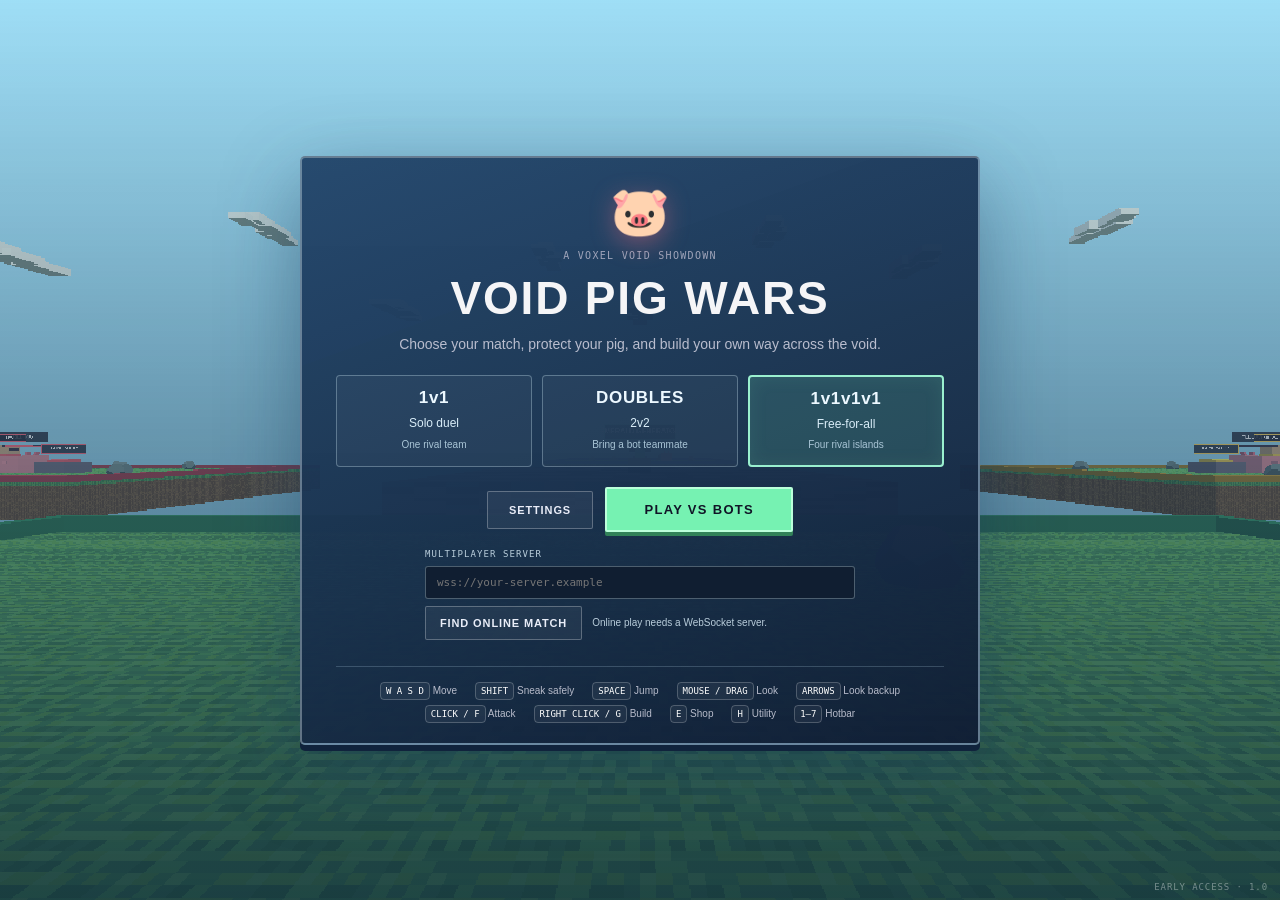
==== index.html @ 73f5450d "Add real-time multiplayer server Co-authored-by: Copilot App <223556219+Copilot@users.noreply.github" ====
<!doctype html>
<html lang="en">
  <head>
    <meta charset="UTF-8" />
    <meta name="viewport" content="width=device-width, initial-scale=1.0" />
    <meta name="theme-color" content="#8ed5f2" />
    <title>Void Pig Wars</title>
    <link rel="stylesheet" href="./style.css" />
  </head>
  <body>
    <main id="game">
      <canvas id="world" tabindex="0" aria-label="Void Pig Wars 3D game"></canvas>

      <section id="hud" class="hidden" aria-live="polite">
        <header class="topbar">
          <div class="brand"><span class="brand-mark">✦</span> VOID PIG WARS</div>
          <div id="team-status" class="team-status"></div>
          <div class="top-right">
            <span id="stance-indicator" class="stance-indicator hidden">SNEAKING · EDGE SAFE</span>
            <span id="heading-indicator" class="heading-indicator">E</span>
            <span id="network-indicator" class="network-indicator hidden">ONLINE · 1</span>
            <span id="objective">Protect your pig!</span>
            <button id="settings-button" class="icon-button" title="Settings" aria-label="Settings">⚙</button>
            <button id="help-button" class="icon-button" title="Controls">?</button>
          </div>
        </header>
        <div class="left-hud">
          <div class="stat-card">
            <span class="stat-label">HEALTH</span>
            <div class="health-track"><div id="health-fill"></div></div>
            <strong id="health-text">100</strong>
          </div>
          <div class="resource-card">
            <span><b class="iron-dot"></b><strong id="iron-count">0</strong> Iron</span>
            <span><b class="gold-dot"></b><strong id="gold-count">0</strong> Gold</span>
            <span><b class="emerald-dot"></b><strong id="emerald-count">0</strong> Emerald</span>
          </div>
        </div>
        <div id="notice" class="notice"></div>
        <div id="interaction" class="interaction"></div>
        <div id="crosshair" class="crosshair"><i></i><i></i><i></i><i></i></div>
        <nav id="hotbar" class="hotbar" aria-label="Inventory"></nav>
      </section>

      <section id="shop" class="panel hidden">
        <div class="panel-heading">
          <div>
            <span class="eyebrow">BASE TRADING POST</span>
            <h2>Hey, builder!</h2>
          </div>
          <button id="close-shop" class="icon-button" aria-label="Close shop">×</button>
        </div>
        <p class="panel-subtitle">Trade your generator loot for an edge.</p>
        <div id="shop-items" class="shop-items"></div>
        <p class="shop-footnote">Press <kbd>E</kbd> to close · Purchases are added to your hotbar</p>
      </section>

      <section id="overlay" class="overlay">
        <div class="overlay-card">
          <div class="pig-emblem">🐷</div>
          <p class="eyebrow">A VOXEL VOID SHOWDOWN</p>
          <h1 id="overlay-title">VOID PIG WARS</h1>
          <p id="overlay-copy" class="overlay-copy">Choose your match, protect your pig, and build your own way across the void.</p>
          <div class="match-picker" role="group" aria-label="Select match mode">
            <button class="match-card" type="button" data-match-mode="solo" aria-pressed="false">
              <strong>1v1</strong><span>Solo duel</span><small>One rival team</small>
            </button>
            <button class="match-card" type="button" data-match-mode="doubles" aria-pressed="false">
              <strong>DOUBLES</strong><span>2v2</span><small>Bring a bot teammate</small>
            </button>
            <button class="match-card selected" type="button" data-match-mode="ffa" aria-pressed="true">
              <strong>1v1v1v1</strong><span>Free-for-all</span><small>Four rival islands</small>
            </button>
          </div>
          <button id="menu-settings-button" class="secondary-button">SETTINGS</button>
          <button id="start-button" class="primary-button">PLAY VS BOTS</button>
          <div class="online-controls">
            <label for="multiplayer-server">MULTIPLAYER SERVER</label>
            <input id="multiplayer-server" type="url" spellcheck="false" autocomplete="url" placeholder="wss://your-server.example" />
            <div class="online-actions">
              <button id="online-match-button" class="secondary-button">FIND ONLINE MATCH</button>
              <span id="multiplayer-status" role="status" aria-live="polite">Online play needs a WebSocket server.</span>
            </div>
          </div>
          <div class="control-guide">
            <span><kbd>W A S D</kbd> Move</span><span><kbd>SHIFT</kbd> Sneak safely</span><span><kbd>SPACE</kbd> Jump</span>
            <span><kbd>MOUSE / DRAG</kbd> Look</span><span><kbd>ARROWS</kbd> Look backup</span>
            <span><kbd>CLICK / F</kbd> Attack</span><span><kbd>RIGHT CLICK / G</kbd> Build</span>
            <span><kbd>E</kbd> Shop</span><span><kbd>H</kbd> Utility</span><span><kbd>1–7</kbd> Hotbar</span>
          </div>
        </div>
      </section>

      <section id="settings" class="panel settings-panel hidden" aria-label="Game settings">
        <div class="panel-heading">
          <div><span class="eyebrow">PLAYER OPTIONS</span><h2>Settings</h2></div>
          <button id="close-settings" class="icon-button" aria-label="Close settings">×</button>
        </div>
        <label class="fov-control" for="fov-slider">
          <span>Field of view <strong id="fov-value">76°</strong></span>
          <input id="fov-slider" type="range" min="60" max="105" step="1" value="76" />
        </label>
        <h3 class="settings-section-title">KEYBOARD BINDS <small>Click a key, then press its replacement</small></h3>
        <div id="binding-list" class="binding-list"></div>
        <div class="settings-actions">
          <button id="reset-bindings" class="secondary-button">RESET DEFAULTS</button>
          <button id="done-settings" class="primary-button">DONE</button>
        </div>
      </section>

      <div id="toast" class="toast"></div>
      <div id="version">EARLY ACCESS · 1.0</div>
    </main>
    <script type="module" src="./game.js"></script>
  </body>
</html>
---- style.css ----
:root {
  color-scheme: dark;
  font-family: 'Segoe UI', sans-serif;
  color: #f5f5f7;
  --panel: rgba(20, 42, 66, 0.95);
  --line: rgba(206, 240, 255, 0.2);
  --muted: #b8d4e3;
  --mint: #76f2b2;
}

* { box-sizing: border-box; }
html, body, #game { width: 100%; height: 100%; margin: 0; overflow: hidden; }
body { background: #8ed5f2; }
button { font: inherit; }
#world { display: block; width: 100%; height: 100%; image-rendering: pixelated; cursor: crosshair; touch-action: none; outline: none; }
#world:focus-visible { outline: 2px solid #9bf3c2; outline-offset: -2px; }
.hidden { display: none !important; }

.topbar {
  position: absolute; inset: 0 0 auto; height: 66px; display: flex; align-items: center;
  justify-content: space-between; padding: 0 25px; background: linear-gradient(#111426e8, #11142600);
}
.brand { font-size: 13px; letter-spacing: .16em; font-weight: 700; white-space: nowrap; }
.brand-mark { color: #a6a5ff; font-size: 20px; vertical-align: -2px; margin-right: 7px; }
.team-status { position: absolute; left: 50%; top: 13px; transform: translateX(-50%); display: flex; gap: 7px; }
.team-chip { border: 1px solid var(--line); background: #101426cf; padding: 7px 10px; border-radius: 2px; font: 11px 'DM Mono', monospace; color: #e6e7ed; }
.team-chip i { display: inline-block; width: 7px; height: 7px; margin-right: 6px; border-radius: 2px; }
.team-chip.out { opacity: .4; text-decoration: line-through; }
.top-right { display: flex; gap: 14px; align-items: center; font-size: 12px; color: #d2d4df; }
.stance-indicator { border: 1px solid #7de8a8; color: #9af0b9; background: #11281f; padding: 6px 8px; font: 10px 'DM Mono', monospace; letter-spacing: .04em; white-space: nowrap; }
.heading-indicator { min-width: 25px; padding: 5px; border: 1px solid #ffffff35; color: #e7ebfa; text-align: center; font: 11px 'DM Mono', monospace; }
.network-indicator { border: 1px solid #7de8a8; color: #9af0b9; background: #11281f; padding: 6px 8px; font: 9px 'DM Mono', monospace; white-space: nowrap; }
.icon-button { border: 1px solid var(--line); background: #ffffff12; color: #fff; border-radius: 2px; width: 32px; height: 32px; cursor: pointer; font-size: 18px; }
.left-hud { position: absolute; top: 83px; left: 24px; display: grid; gap: 9px; width: 200px; }
.stat-card, .resource-card { background: #111426e8; border: 2px solid #ffffff24; border-radius: 2px; padding: 11px 13px; box-shadow: 3px 3px 0 #080b17; }
.stat-label, .eyebrow { color: #9fa4ba; font: 10px 'DM Mono', monospace; letter-spacing: .13em; }
.stat-card { display: grid; grid-template-columns: 1fr auto; align-items: center; gap: 7px; }
.health-track { height: 7px; background: #373348; border-radius: 8px; overflow: hidden; }
#health-fill { height: 100%; width: 100%; background: #ff6482; transition: width .18s; }
.stat-card strong { grid-column: 2; grid-row: 1 / span 2; font: 17px 'DM Mono', monospace; }
.resource-card { display: grid; gap: 7px; font-size: 12px; color: #ccd0df; }
.resource-card span { display: flex; align-items: center; gap: 7px; }
.resource-card strong { color: white; font: 12px 'DM Mono', monospace; min-width: 20px; }
.resource-card b { width: 9px; height: 9px; border-radius: 2px; }
.iron-dot { background: #d8dde8; }.gold-dot { background: #ffd15c; }.emerald-dot { background: #70f0a5; }
.crosshair { position: absolute; top: 50%; left: 50%; width: 18px; height: 18px; transform: translate(-50%,-50%); pointer-events: none; }
.crosshair i { position: absolute; background: #fff; box-shadow: 0 1px 3px #000; }
.crosshair i:nth-child(1), .crosshair i:nth-child(2) { width: 2px; height: 6px; left: 8px; }
.crosshair i:nth-child(1) { top: 0; }.crosshair i:nth-child(2) { bottom: 0; }
.crosshair i:nth-child(3), .crosshair i:nth-child(4) { height: 2px; width: 6px; top: 8px; }
.crosshair i:nth-child(3) { left: 0; }.crosshair i:nth-child(4) { right: 0; }
.crosshair.targeting i { background: #ffdb73; box-shadow: 0 0 5px #000, 0 0 9px #ffcb56; }
.crosshair.building i { background: #74f2af; box-shadow: 0 0 5px #000, 0 0 8px #74f2af; }
.crosshair.build-blocked i { background: #ff7484; box-shadow: 0 0 5px #000, 0 0 8px #ff7484; }
.hotbar { position: absolute; bottom: 23px; left: 50%; transform: translateX(-50%); display: flex; gap: 7px; }
.slot { width: 61px; height: 62px; border: 2px solid #ffffff4a; background: #15182bf2; border-radius: 2px; display: grid; place-items: center; position: relative; cursor: pointer; transition: .12s; }
.slot.selected { border: 3px solid #fff; background: #6964a3e8; transform: translateY(-4px); box-shadow: 3px 4px 0 #080b17; }
.slot .slot-icon { font-size: 20px; line-height: 1; }
.slot .slot-name { color: #c7c9d4; font-size: 9px; }
.slot .slot-number { position: absolute; left: 6px; top: 4px; color: #b5b7c7; font: 10px 'DM Mono', monospace; }
.slot .slot-count { position: absolute; right: 6px; bottom: 4px; font: 11px 'DM Mono', monospace; text-shadow: 0 1px 4px #000; }
.interaction { position: absolute; bottom: 104px; left: 50%; transform: translateX(-50%); padding: 7px 12px; border-radius: 6px; background: #131629d9; font-size: 12px; color: #edf0f5; white-space: nowrap; }
.notice { position: absolute; top: 75px; left: 50%; transform: translateX(-50%); color: #d9dbeb; padding: 9px 14px; background: #171b30ed; border: 1px solid var(--line); border-radius: 2px; font-size: 12px; opacity: 0; transition: opacity .2s; pointer-events: none; }
.notice.show { opacity: 1; }
.overlay { position: absolute; inset: 0; display: grid; place-items: center; overflow-y: auto; padding: 18px 0; background: linear-gradient(180deg, #d5f2ff35 0%, #10243bc9 100%); }
.overlay-card { width: min(680px, calc(100% - 34px)); text-align: center; padding: 26px 34px 24px; border: 2px solid #d9f3ff66; border-radius: 5px; background: linear-gradient(160deg, #23466aF5, #111e35f7); box-shadow: 0 6px 0 #10233c, 0 25px 80px #173b5970; }
.pig-emblem { font-size: 48px; margin-bottom: 5px; filter: drop-shadow(0 7px 12px #fb6d8060); }
h1 { margin: 9px 0 11px; font-size: clamp(28px, 6vw, 46px); letter-spacing: .04em; }
.overlay-copy { margin: 0 auto 23px; color: #b9bdce; font-size: 14px; }
.match-picker { display: grid; grid-template-columns: repeat(3, minmax(0, 1fr)); gap: 10px; margin: 0 0 20px; }
.match-card { display: grid; justify-items: center; gap: 5px; min-height: 92px; padding: 12px 8px; border: 1px solid #d9f3ff4d; border-radius: 4px; color: #ecf8ff; background: #ffffff0a; cursor: pointer; transition: background .15s, border-color .15s, transform .15s; }
.match-card:hover { border-color: #b8e9ff; background: #ffffff16; transform: translateY(-2px); }
.match-card.selected { border: 2px solid #9af0cf; background: #71e4b228; box-shadow: inset 0 0 18px #71e4b21a; }
.match-card strong { font-size: 17px; letter-spacing: .04em; }
.match-card span { color: #d9edf8; font-size: 12px; }
.match-card small { color: #a9c5d6; font-size: 10px; }
.primary-button { border: 2px solid #bbffda; border-radius: 2px; padding: 13px 37px; color: #101426; background: var(--mint); font-size: 13px; font-weight: 700; letter-spacing: .1em; cursor: pointer; box-shadow: 0 4px 0 #318158; }
.primary-button:hover { background: #a5ffd0; transform: translateY(-1px); box-shadow: 0 5px 0 #318158; }
.secondary-button { border: 1px solid #ffffff45; border-radius: 2px; padding: 12px 21px; color: #e9edf8; background: #ffffff0d; font-size: 11px; font-weight: 700; letter-spacing: .08em; cursor: pointer; }
.secondary-button:hover { background: #ffffff1b; }
#menu-settings-button { margin-right: 8px; }
.online-controls { display: grid; gap: 7px; margin: 17px auto 0; max-width: 430px; text-align: left; }
.online-controls > label { color: #b9cddb; font: 9px 'DM Mono', monospace; letter-spacing: .12em; }
.online-controls input { width: 100%; border: 1px solid #d9f3ff4d; border-radius: 3px; padding: 9px 11px; color: #f4fbff; background: #101e31; font: 11px 'DM Mono', monospace; }
.online-controls input:focus-visible { outline: 2px solid var(--mint); outline-offset: 2px; }
.online-actions { display: flex; align-items: center; gap: 10px; }
.online-actions .secondary-button { flex: 0 0 auto; padding: 10px 14px; }
#multiplayer-status { color: #b9cddb; font-size: 10px; }
.control-guide { border-top: 1px solid var(--line); margin-top: 26px; padding-top: 18px; display: flex; justify-content: center; flex-wrap: wrap; gap: 12px 18px; color: #b7bbca; font-size: 10px; }
kbd { padding: 3px 5px; border: 1px solid #ffffff36; border-radius: 4px; background: #ffffff0c; color: #fff; font: 9px 'DM Mono', monospace; }
.panel { position: absolute; z-index: 5; top: 50%; left: 50%; transform: translate(-50%,-50%); width: min(460px, calc(100% - 28px)); max-height: calc(100dvh - 24px); overflow-y: auto; padding: 23px; border: 2px solid #ffffff30; border-radius: 2px; background: var(--panel); box-shadow: 4px 4px 0 #080b17, 0 24px 90px #0009; }
.panel-heading { display: flex; justify-content: space-between; align-items: center; }
.panel h2 { margin: 5px 0 0; font-size: 25px; }.panel-subtitle { margin: 7px 0 18px; color: var(--muted); font-size: 12px; }
.shop-items { display: grid; gap: 8px; }
.shop-item { display: grid; grid-template-columns: 39px 1fr auto; align-items: center; gap: 10px; border: 1px solid var(--line); border-radius: 2px; padding: 10px; background: #ffffff07; }
.shop-item .item-icon { font-size: 22px; text-align: center; }.shop-item strong { display: block; font-size: 12px; }.shop-item small { color: var(--muted); font-size: 10px; }
.shop-item button { padding: 7px 9px; border: 1px solid #ffffff35; border-radius: 2px; background: #ffffff12; color: white; font-size: 10px; cursor: pointer; white-space: nowrap; }
.shop-item button:hover { background: #ffffff25; }.shop-item button:disabled { opacity: .4; cursor: not-allowed; }
.shop-footnote { margin: 15px 0 0; color: #898ea4; font-size: 10px; text-align: center; }
.settings-panel { width: min(640px, calc(100% - 28px)); }
.fov-control { display: grid; gap: 10px; margin: 19px 0 23px; color: #d9dceb; font-size: 12px; }
.fov-control span { display: flex; justify-content: space-between; }
.fov-control strong { font: 12px 'DM Mono', monospace; color: var(--mint); }
.fov-control input { width: 100%; accent-color: var(--mint); }
.settings-section-title { display: flex; justify-content: space-between; align-items: baseline; gap: 12px; margin: 0 0 9px; color: #d9dceb; font: 10px 'DM Mono', monospace; letter-spacing: .09em; }
.settings-section-title small { color: var(--muted); font: 10px 'Space Grotesk', sans-serif; letter-spacing: 0; text-align: right; }
.binding-list { display: grid; grid-template-columns: repeat(2, minmax(0, 1fr)); gap: 5px 15px; }
.binding-row { display: flex; min-width: 0; justify-content: space-between; align-items: center; gap: 8px; border-bottom: 1px solid #ffffff12; padding: 5px 2px; color: #d4d7e3; font-size: 11px; }
.binding-key { min-width: 79px; border: 1px solid #ffffff35; border-radius: 2px; padding: 5px 7px; color: white; background: #ffffff10; font: 10px 'DM Mono', monospace; cursor: pointer; }
.binding-key.waiting { border-color: var(--mint); color: var(--mint); }
.settings-actions { display: flex; justify-content: space-between; gap: 10px; margin-top: 18px; }
.settings-actions .primary-button { padding: 10px 25px; }
.toast { position: absolute; bottom: 104px; left: 50%; transform: translate(-50%, 8px); border: 1px solid var(--line); background: #121629eb; padding: 10px 15px; border-radius: 7px; font-size: 12px; opacity: 0; transition: .2s; pointer-events: none; white-space: nowrap; }
.toast.show { opacity: 1; transform: translate(-50%,0); }
#version { position: absolute; bottom: 8px; right: 12px; color: #ffffff64; font: 9px 'DM Mono', monospace; letter-spacing: .1em; }

@media (max-width: 650px) {
  .topbar { height: 55px; padding: 0 12px; }.brand { font-size: 10px; }.team-status { top: 55px; gap: 4px; }
  .team-chip { padding: 6px 7px; font-size: 9px; }.top-right { font-size: 10px; gap: 7px; }
  .stance-indicator { padding: 5px; font-size: 8px; }
  .left-hud { top: 87px; left: 10px; width: 150px; }.stat-card, .resource-card { padding: 9px; }
  .overlay-card { padding: 26px 18px 22px; }.control-guide { gap: 10px; }
  .match-picker { gap: 6px; }.match-card { padding: 10px 5px; }.match-card strong { font-size: 14px; }.match-card span { font-size: 10px; }
  .slot { width: 53px; height: 56px; }.hotbar { bottom: 18px; gap: 5px; }
  .binding-list { grid-template-columns: 1fr; }
  .settings-section-title { align-items: flex-start; flex-direction: column; gap: 4px; }
}

@media (max-width: 430px) {
  .match-card { min-height: 82px; }.match-card small { font-size: 8px; }
  .slot { width: 41px; height: 49px; }
  .hotbar { gap: 3px; }
  .slot .slot-icon { font-size: 17px; }
  .slot .slot-name { font-size: 7px; }
  .slot .slot-number { left: 4px; top: 3px; font-size: 8px; }
  .slot .slot-count { right: 4px; bottom: 3px; font-size: 9px; }
  .top-right { gap: 5px; }
  .stance-indicator { font-size: 7px; }
}
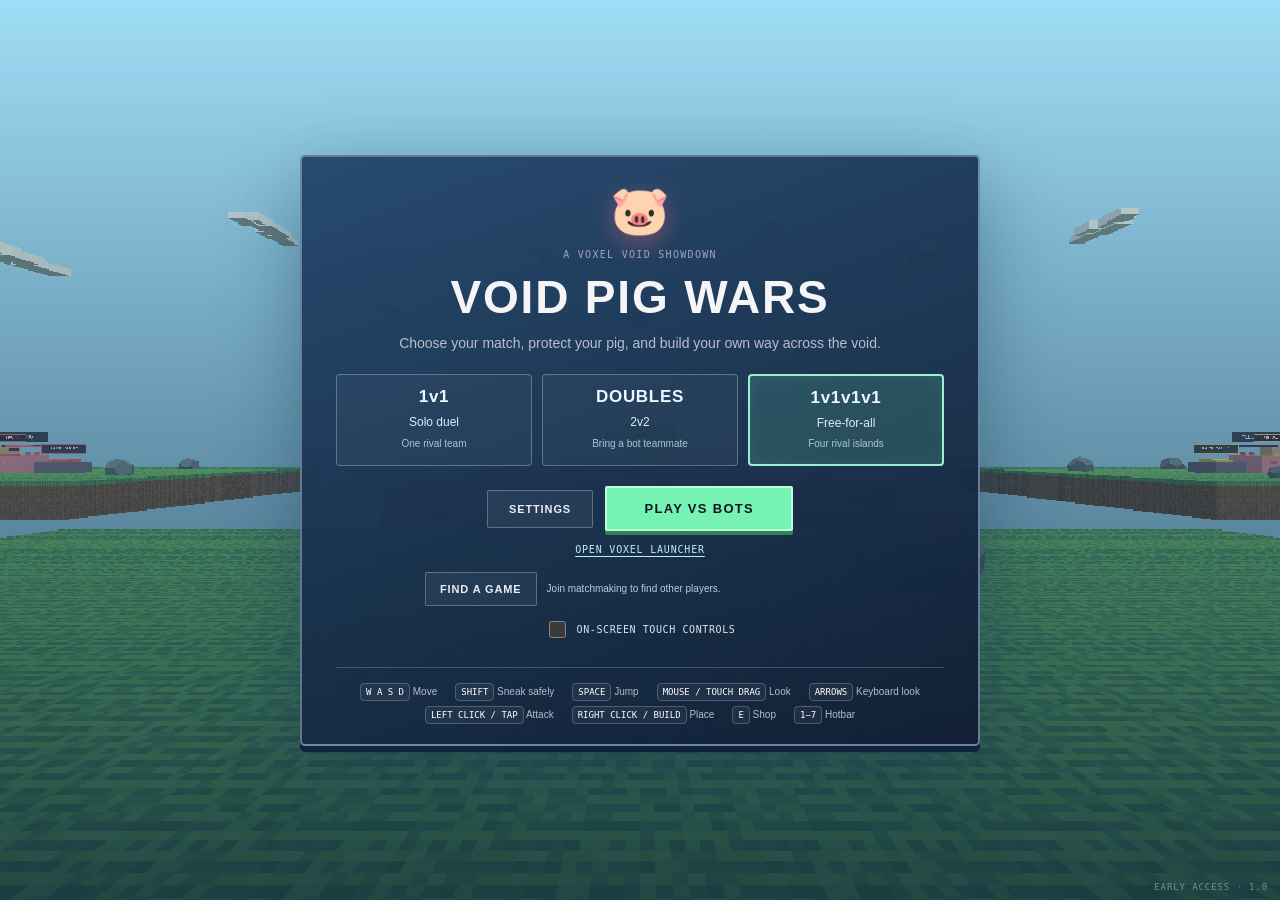
==== commit dfeb2144: "Publish multiplayer updates and web launcher Co-authored-by: Copilot App <223556219+Copilot@users.no" ====
--- a/index.html
+++ b/index.html
@@ -74,19 +74,19 @@
           </div>
           <button id="menu-settings-button" class="secondary-button">SETTINGS</button>
           <button id="start-button" class="primary-button">PLAY VS BOTS</button>
+          <a class="launcher-entry" href="./launcher.html">OPEN VOXEL LAUNCHER</a>
           <div class="online-controls">
-            <label for="multiplayer-server">MULTIPLAYER SERVER</label>
-            <input id="multiplayer-server" type="url" spellcheck="false" autocomplete="url" placeholder="wss://your-server.example" />
             <div class="online-actions">
-              <button id="online-match-button" class="secondary-button">FIND ONLINE MATCH</button>
-              <span id="multiplayer-status" role="status" aria-live="polite">Online play needs a WebSocket server.</span>
+              <button id="online-match-button" class="secondary-button">FIND A GAME</button>
+              <span id="multiplayer-status" role="status" aria-live="polite">Join matchmaking to find other players.</span>
             </div>
           </div>
+          <label class="touch-toggle"><input id="touch-controls-toggle" type="checkbox" /> ON-SCREEN TOUCH CONTROLS</label>
           <div class="control-guide">
             <span><kbd>W A S D</kbd> Move</span><span><kbd>SHIFT</kbd> Sneak safely</span><span><kbd>SPACE</kbd> Jump</span>
-            <span><kbd>MOUSE / DRAG</kbd> Look</span><span><kbd>ARROWS</kbd> Look backup</span>
-            <span><kbd>CLICK / F</kbd> Attack</span><span><kbd>RIGHT CLICK / G</kbd> Build</span>
-            <span><kbd>E</kbd> Shop</span><span><kbd>H</kbd> Utility</span><span><kbd>1–7</kbd> Hotbar</span>
+            <span><kbd>MOUSE / TOUCH DRAG</kbd> Look</span><span><kbd>ARROWS</kbd> Keyboard look</span>
+            <span><kbd>LEFT CLICK / TAP</kbd> Attack</span><span><kbd>RIGHT CLICK / BUILD</kbd> Place</span>
+            <span><kbd>E</kbd> Shop</span><span><kbd>1–7</kbd> Hotbar</span>
           </div>
         </div>
       </section>
@@ -100,6 +100,9 @@
           <span>Field of view <strong id="fov-value">76°</strong></span>
           <input id="fov-slider" type="range" min="60" max="105" step="1" value="76" />
         </label>
+        <label class="touch-toggle settings-touch-toggle">
+          <input id="touch-controls-settings" type="checkbox" /> ON-SCREEN TOUCH CONTROLS
+        </label>
         <h3 class="settings-section-title">KEYBOARD BINDS <small>Click a key, then press its replacement</small></h3>
         <div id="binding-list" class="binding-list"></div>
         <div class="settings-actions">
@@ -109,6 +112,26 @@
       </section>
 
       <div id="toast" class="toast"></div>
+      <div id="queue-status" class="queue-status hidden" role="status" aria-live="polite">
+        <strong>FINDING A GAME</strong>
+        <span id="queue-status-copy">Connecting to matchmaking…</span>
+        <button id="cancel-matchmaking" type="button">CANCEL</button>
+      </div>
+      <div id="touch-controls" class="touch-controls hidden" aria-label="Touch controls">
+        <div id="touch-look-area" class="touch-look-area" aria-label="Drag to look around"></div>
+        <div id="touch-joystick" class="touch-joystick" aria-label="Movement joystick">
+          <span class="joystick-label">MOVE</span>
+          <div id="joystick-knob" class="joystick-knob"></div>
+        </div>
+        <div class="touch-actions">
+          <button type="button" data-touch-action="attack" class="touch-action match-only-touch">ATTACK</button>
+          <button type="button" data-touch-action="build" class="touch-action match-only-touch">BUILD</button>
+          <button type="button" data-touch-action="jump" class="touch-action">JUMP</button>
+          <button type="button" data-touch-action="sneak" class="touch-action">SNEAK</button>
+          <button type="button" data-touch-action="shop" class="touch-action match-only-touch">SHOP</button>
+          <button type="button" data-touch-action="utility" class="touch-action match-only-touch">USE</button>
+        </div>
+      </div>
       <div id="version">EARLY ACCESS · 1.0</div>
     </main>
     <script type="module" src="./game.js"></script>
--- a/style.css
+++ b/style.css
@@ -79,13 +79,15 @@
 .secondary-button { border: 1px solid #ffffff45; border-radius: 2px; padding: 12px 21px; color: #e9edf8; background: #ffffff0d; font-size: 11px; font-weight: 700; letter-spacing: .08em; cursor: pointer; }
 .secondary-button:hover { background: #ffffff1b; }
 #menu-settings-button { margin-right: 8px; }
+.launcher-entry { display: block; width: fit-content; margin: 13px auto 0; color: #c6e7f5; font: 10px 'DM Mono', monospace; letter-spacing: .08em; text-decoration: underline; text-underline-offset: 3px; }
+.launcher-entry:hover { color: #fff; }
 .online-controls { display: grid; gap: 7px; margin: 17px auto 0; max-width: 430px; text-align: left; }
-.online-controls > label { color: #b9cddb; font: 9px 'DM Mono', monospace; letter-spacing: .12em; }
-.online-controls input { width: 100%; border: 1px solid #d9f3ff4d; border-radius: 3px; padding: 9px 11px; color: #f4fbff; background: #101e31; font: 11px 'DM Mono', monospace; }
-.online-controls input:focus-visible { outline: 2px solid var(--mint); outline-offset: 2px; }
 .online-actions { display: flex; align-items: center; gap: 10px; }
 .online-actions .secondary-button { flex: 0 0 auto; padding: 10px 14px; }
 #multiplayer-status { color: #b9cddb; font-size: 10px; }
+.touch-toggle { display: flex; align-items: center; justify-content: center; gap: 8px; margin: 12px auto 0; color: #d4e7f0; font: 10px 'DM Mono', monospace; letter-spacing: .06em; cursor: pointer; }
+.touch-toggle input { width: 17px; height: 17px; accent-color: var(--mint); }
+.settings-touch-toggle { justify-content: flex-start; margin: 0 0 20px; }
 .control-guide { border-top: 1px solid var(--line); margin-top: 26px; padding-top: 18px; display: flex; justify-content: center; flex-wrap: wrap; gap: 12px 18px; color: #b7bbca; font-size: 10px; }
 kbd { padding: 3px 5px; border: 1px solid #ffffff36; border-radius: 4px; background: #ffffff0c; color: #fff; font: 9px 'DM Mono', monospace; }
 .panel { position: absolute; z-index: 5; top: 50%; left: 50%; transform: translate(-50%,-50%); width: min(460px, calc(100% - 28px)); max-height: calc(100dvh - 24px); overflow-y: auto; padding: 23px; border: 2px solid #ffffff30; border-radius: 2px; background: var(--panel); box-shadow: 4px 4px 0 #080b17, 0 24px 90px #0009; }
@@ -112,6 +114,19 @@
 .settings-actions .primary-button { padding: 10px 25px; }
 .toast { position: absolute; bottom: 104px; left: 50%; transform: translate(-50%, 8px); border: 1px solid var(--line); background: #121629eb; padding: 10px 15px; border-radius: 7px; font-size: 12px; opacity: 0; transition: .2s; pointer-events: none; white-space: nowrap; }
 .toast.show { opacity: 1; transform: translate(-50%,0); }
+.queue-status { position: absolute; z-index: 6; top: 78px; right: 18px; display: grid; gap: 7px; width: min(300px, calc(100% - 36px)); padding: 12px; border: 1px solid #9af0cf88; background: #101d30ed; box-shadow: 3px 3px 0 #080b17; }
+.queue-status strong { color: var(--mint); font: 10px 'DM Mono', monospace; letter-spacing: .1em; }
+.queue-status span { color: #d9e6ef; font-size: 11px; }
+.queue-status button { justify-self: start; border: 1px solid #ffffff45; padding: 7px 11px; color: white; background: #ffffff10; font: 10px 'DM Mono', monospace; cursor: pointer; }
+.touch-controls { position: absolute; z-index: 4; inset: 0; pointer-events: none; }
+.touch-look-area { position: absolute; top: 64px; right: 0; bottom: 220px; width: 52%; pointer-events: auto; touch-action: none; }
+.touch-joystick { position: absolute; bottom: 98px; left: 20px; width: 138px; height: 138px; border: 2px solid #e8f8ff8a; border-radius: 50%; background: #10142655; box-shadow: inset 0 0 0 12px #d9f3ff12; pointer-events: auto; touch-action: none; user-select: none; }
+.joystick-label { position: absolute; inset: auto 0 11px; color: #ffffffbb; text-align: center; font: 9px 'DM Mono', monospace; letter-spacing: .1em; pointer-events: none; }
+.joystick-knob { position: absolute; top: 50%; left: 50%; width: 48px; height: 48px; margin: -24px; border: 2px solid #ffffffaa; border-radius: 50%; background: #76f2b288; box-shadow: 0 2px 8px #0008; pointer-events: none; }
+.touch-actions { position: absolute; right: 18px; bottom: 98px; display: grid; grid-template-columns: repeat(2, minmax(68px, 84px)); gap: 7px; pointer-events: auto; }
+.touch-action { min-height: 44px; border: 1px solid #d9f3ff99; border-radius: 4px; color: #fff; background: #101426cc; box-shadow: 0 2px 5px #0008; font: 9px 'DM Mono', monospace; touch-action: manipulation; user-select: none; }
+.touch-action:active, .touch-action[aria-pressed="true"] { border-color: var(--mint); background: #28795ca8; }
+.touch-controls.waiting .match-only-touch { display: none; }
 #version { position: absolute; bottom: 8px; right: 12px; color: #ffffff64; font: 9px 'DM Mono', monospace; letter-spacing: .1em; }
 
 @media (max-width: 650px) {
@@ -136,4 +151,8 @@
   .slot .slot-count { right: 4px; bottom: 3px; font-size: 9px; }
   .top-right { gap: 5px; }
   .stance-indicator { font-size: 7px; }
+  .touch-joystick { left: 12px; width: 118px; height: 118px; }
+  .touch-actions { right: 10px; grid-template-columns: repeat(2, 66px); gap: 5px; }
+  .touch-action { min-height: 40px; font-size: 8px; }
+  .queue-status { top: 70px; right: 10px; }
 }
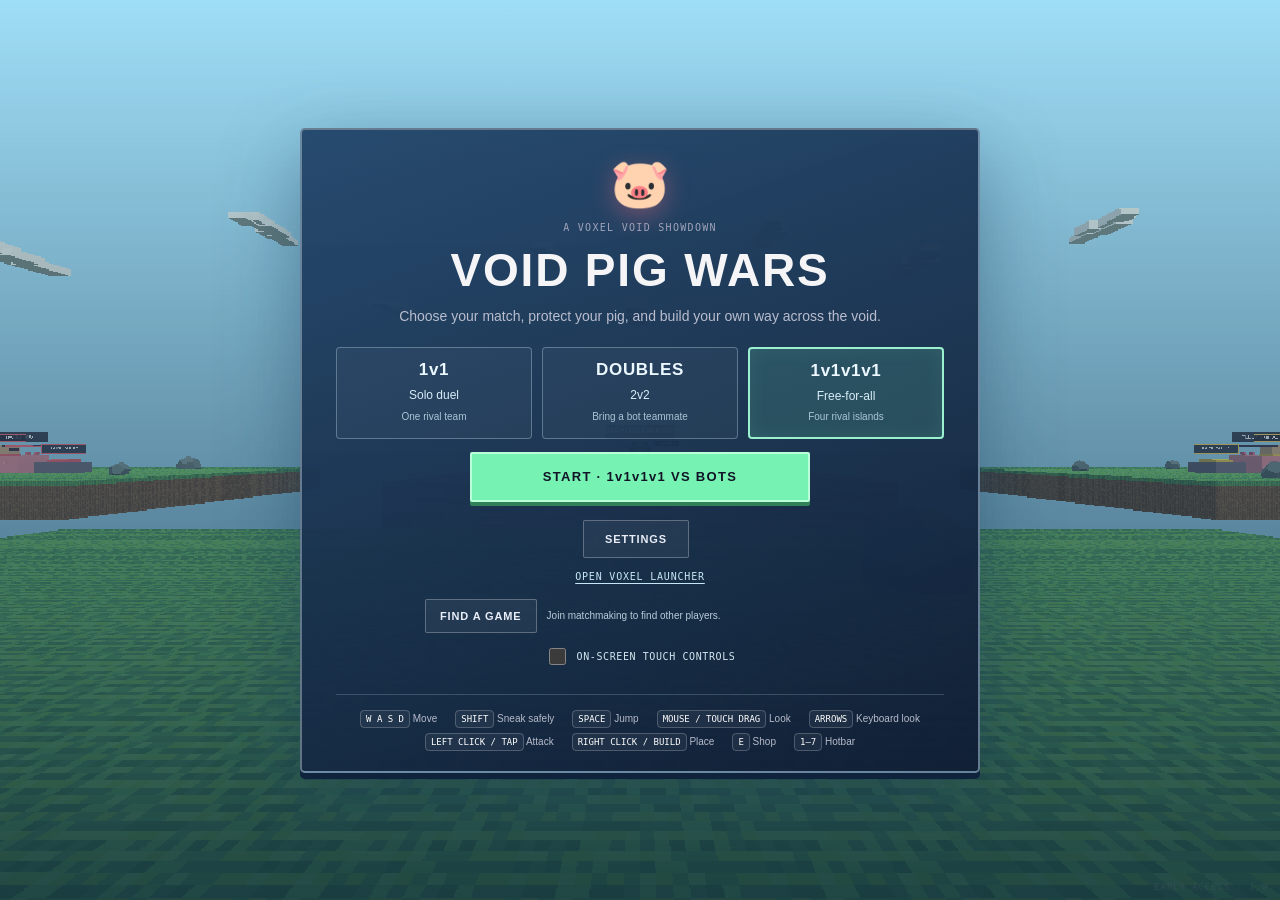
==== commit 78a4392c: "Fix lobby game start interaction Co-authored-by: Copilot App <223556219+Copilot@users.noreply.github" ====
--- a/index.html
+++ b/index.html
@@ -72,8 +72,8 @@
               <strong>1v1v1v1</strong><span>Free-for-all</span><small>Four rival islands</small>
             </button>
           </div>
+          <button id="start-button" class="primary-button lobby-primary" type="button">START · 1V1V1V1 VS BOTS</button>
           <button id="menu-settings-button" class="secondary-button">SETTINGS</button>
-          <button id="start-button" class="primary-button">PLAY VS BOTS</button>
           <a class="launcher-entry" href="./launcher.html">OPEN VOXEL LAUNCHER</a>
           <div class="online-controls">
             <div class="online-actions">
--- a/style.css
+++ b/style.css
@@ -62,20 +62,21 @@
 .interaction { position: absolute; bottom: 104px; left: 50%; transform: translateX(-50%); padding: 7px 12px; border-radius: 6px; background: #131629d9; font-size: 12px; color: #edf0f5; white-space: nowrap; }
 .notice { position: absolute; top: 75px; left: 50%; transform: translateX(-50%); color: #d9dbeb; padding: 9px 14px; background: #171b30ed; border: 1px solid var(--line); border-radius: 2px; font-size: 12px; opacity: 0; transition: opacity .2s; pointer-events: none; }
 .notice.show { opacity: 1; }
-.overlay { position: absolute; inset: 0; display: grid; place-items: center; overflow-y: auto; padding: 18px 0; background: linear-gradient(180deg, #d5f2ff35 0%, #10243bc9 100%); }
+.overlay { position: absolute; z-index: 10; inset: 0; display: grid; place-items: center; overflow-y: auto; padding: 18px 0; background: linear-gradient(180deg, #d5f2ff35 0%, #10243bc9 100%); pointer-events: auto; touch-action: pan-y; }
 .overlay-card { width: min(680px, calc(100% - 34px)); text-align: center; padding: 26px 34px 24px; border: 2px solid #d9f3ff66; border-radius: 5px; background: linear-gradient(160deg, #23466aF5, #111e35f7); box-shadow: 0 6px 0 #10233c, 0 25px 80px #173b5970; }
 .pig-emblem { font-size: 48px; margin-bottom: 5px; filter: drop-shadow(0 7px 12px #fb6d8060); }
 h1 { margin: 9px 0 11px; font-size: clamp(28px, 6vw, 46px); letter-spacing: .04em; }
 .overlay-copy { margin: 0 auto 23px; color: #b9bdce; font-size: 14px; }
 .match-picker { display: grid; grid-template-columns: repeat(3, minmax(0, 1fr)); gap: 10px; margin: 0 0 20px; }
-.match-card { display: grid; justify-items: center; gap: 5px; min-height: 92px; padding: 12px 8px; border: 1px solid #d9f3ff4d; border-radius: 4px; color: #ecf8ff; background: #ffffff0a; cursor: pointer; transition: background .15s, border-color .15s, transform .15s; }
+.match-card { display: grid; justify-items: center; gap: 5px; min-height: 92px; padding: 12px 8px; border: 1px solid #d9f3ff4d; border-radius: 4px; color: #ecf8ff; background: #ffffff0a; cursor: pointer; transition: background .15s, border-color .15s, transform .15s; touch-action: manipulation; }
 .match-card:hover { border-color: #b8e9ff; background: #ffffff16; transform: translateY(-2px); }
 .match-card.selected { border: 2px solid #9af0cf; background: #71e4b228; box-shadow: inset 0 0 18px #71e4b21a; }
 .match-card strong { font-size: 17px; letter-spacing: .04em; }
 .match-card span { color: #d9edf8; font-size: 12px; }
 .match-card small { color: #a9c5d6; font-size: 10px; }
-.primary-button { border: 2px solid #bbffda; border-radius: 2px; padding: 13px 37px; color: #101426; background: var(--mint); font-size: 13px; font-weight: 700; letter-spacing: .1em; cursor: pointer; box-shadow: 0 4px 0 #318158; }
+.primary-button { border: 2px solid #bbffda; border-radius: 2px; padding: 13px 37px; color: #101426; background: var(--mint); font-size: 13px; font-weight: 700; letter-spacing: .1em; cursor: pointer; box-shadow: 0 4px 0 #318158; touch-action: manipulation; }
 .primary-button:hover { background: #a5ffd0; transform: translateY(-1px); box-shadow: 0 5px 0 #318158; }
+.lobby-primary { display: block; width: min(100%, 340px); min-height: 50px; margin: -7px auto 18px; }
 .secondary-button { border: 1px solid #ffffff45; border-radius: 2px; padding: 12px 21px; color: #e9edf8; background: #ffffff0d; font-size: 11px; font-weight: 700; letter-spacing: .08em; cursor: pointer; }
 .secondary-button:hover { background: #ffffff1b; }
 #menu-settings-button { margin-right: 8px; }
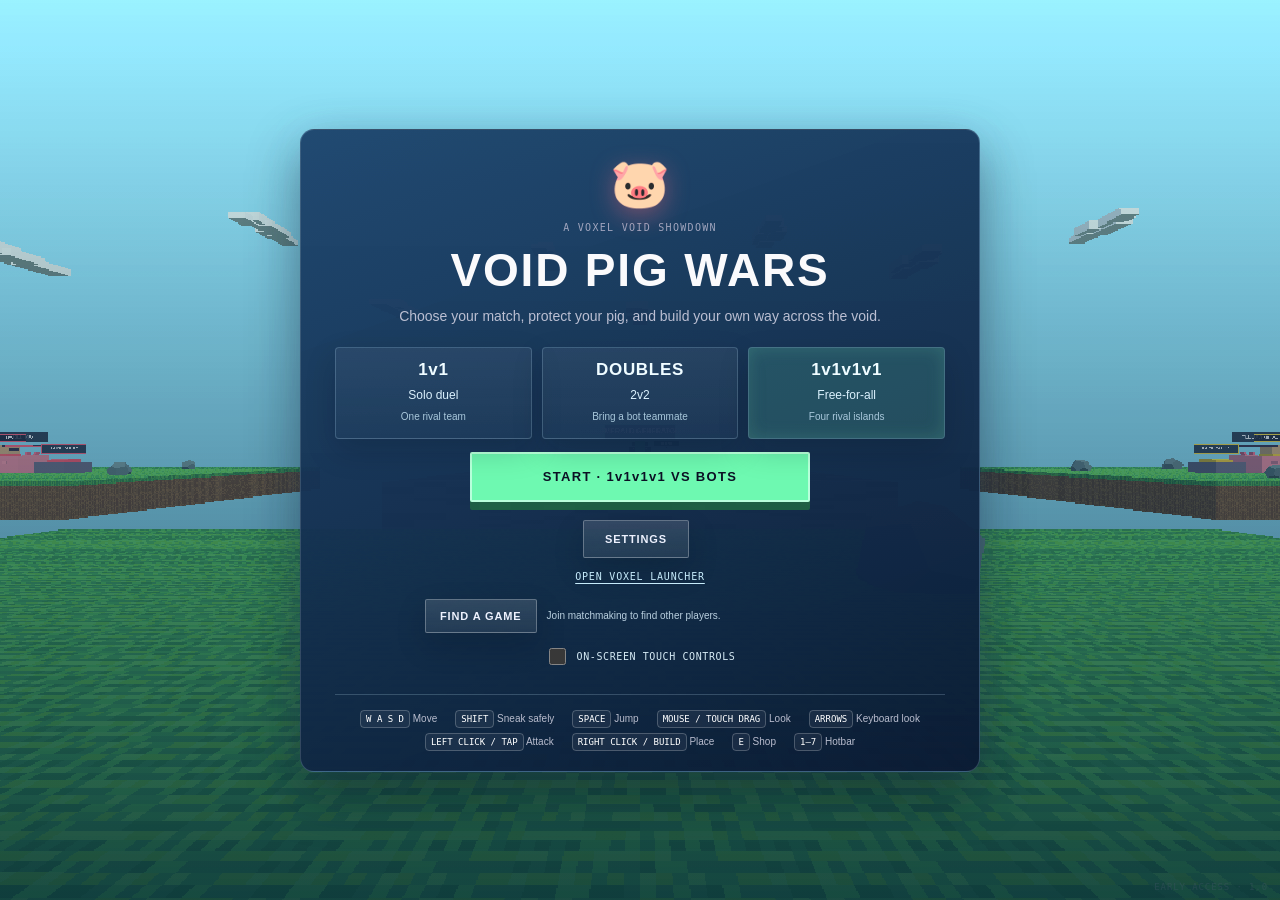
==== commit 5ce85877: "Polish: enhanced 3D presentation and HUD styling for Void Pig Wars" ====
--- a/index.html
+++ b/index.html
@@ -6,6 +6,7 @@
     <meta name="theme-color" content="#8ed5f2" />
     <title>Void Pig Wars</title>
     <link rel="stylesheet" href="./style.css" />
+    <link rel="stylesheet" href="./graphics-polish.css" />
   </head>
   <body>
     <main id="game">
@@ -134,6 +135,7 @@
       </div>
       <div id="version">EARLY ACCESS · 1.0</div>
     </main>
+    <script src="./graphics-polish.js" defer></script>
     <script type="module" src="./game.js"></script>
   </body>
 </html>
--- a/graphics-polish.css
+++ b/graphics-polish.css
@@ -0,0 +1,86 @@
+body {
+  background:
+    radial-gradient(circle at top, rgba(182, 235, 255, 0.7), transparent 28%),
+    linear-gradient(180deg, #93d8ff 0%, #7bc5ef 30%, #6ca8d5 100%);
+}
+
+#game {
+  filter: saturate(1.08) contrast(1.04);
+}
+
+#world {
+  filter: saturate(1.12) contrast(1.08) brightness(1.04);
+  box-shadow: inset 0 0 70px rgba(9, 25, 39, 0.17);
+}
+
+#hud .topbar,
+#hud .left-hud,
+#hud .interaction,
+#hud .notice,
+#hud .hotbar,
+#hud .toast,
+#hud .queue-status,
+#hud #version {
+  text-shadow: 0 2px 12px rgba(0, 0, 0, 0.25);
+}
+
+.overlay-card,
+.panel,
+.shop-item,
+.match-card,
+.primary-button,
+.secondary-button,
+.icon-button,
+.slot,
+.binding-key,
+.queue-status {
+  box-shadow: 0 12px 30px rgba(4, 10, 22, 0.18);
+}
+
+.overlay-card,
+.panel {
+  border-radius: 14px;
+}
+
+.match-card {
+  background: linear-gradient(180deg, rgba(255,255,255,0.06), rgba(255,255,255,0.02));
+}
+
+.match-card.selected {
+  border-color: rgba(148, 255, 203, 0.9);
+  box-shadow: inset 0 0 18px rgba(148, 255, 203, 0.15), 0 12px 30px rgba(4, 10, 22, 0.18);
+}
+
+.primary-button {
+  box-shadow: 0 8px 0 rgba(40, 107, 70, 0.8);
+}
+
+.primary-button:hover {
+  transform: translateY(-1px);
+}
+
+.secondary-button,
+.icon-button,
+.slot,
+.binding-key,
+.shop-item button,
+.touch-action {
+  background-image: linear-gradient(180deg, rgba(255,255,255,0.08), rgba(255,255,255,0.02));
+}
+
+#version {
+  filter: drop-shadow(0 2px 8px rgba(0,0,0,0.3));
+}
+
+@media (prefers-reduced-motion: no-preference) {
+  #world,
+  .primary-button,
+  .match-card,
+  .slot,
+  .icon-button,
+  .secondary-button,
+  .notice,
+  .toast {
+    transition: transform .12s ease, filter .12s ease, box-shadow .12s ease, opacity .12s ease;
+  }
+}
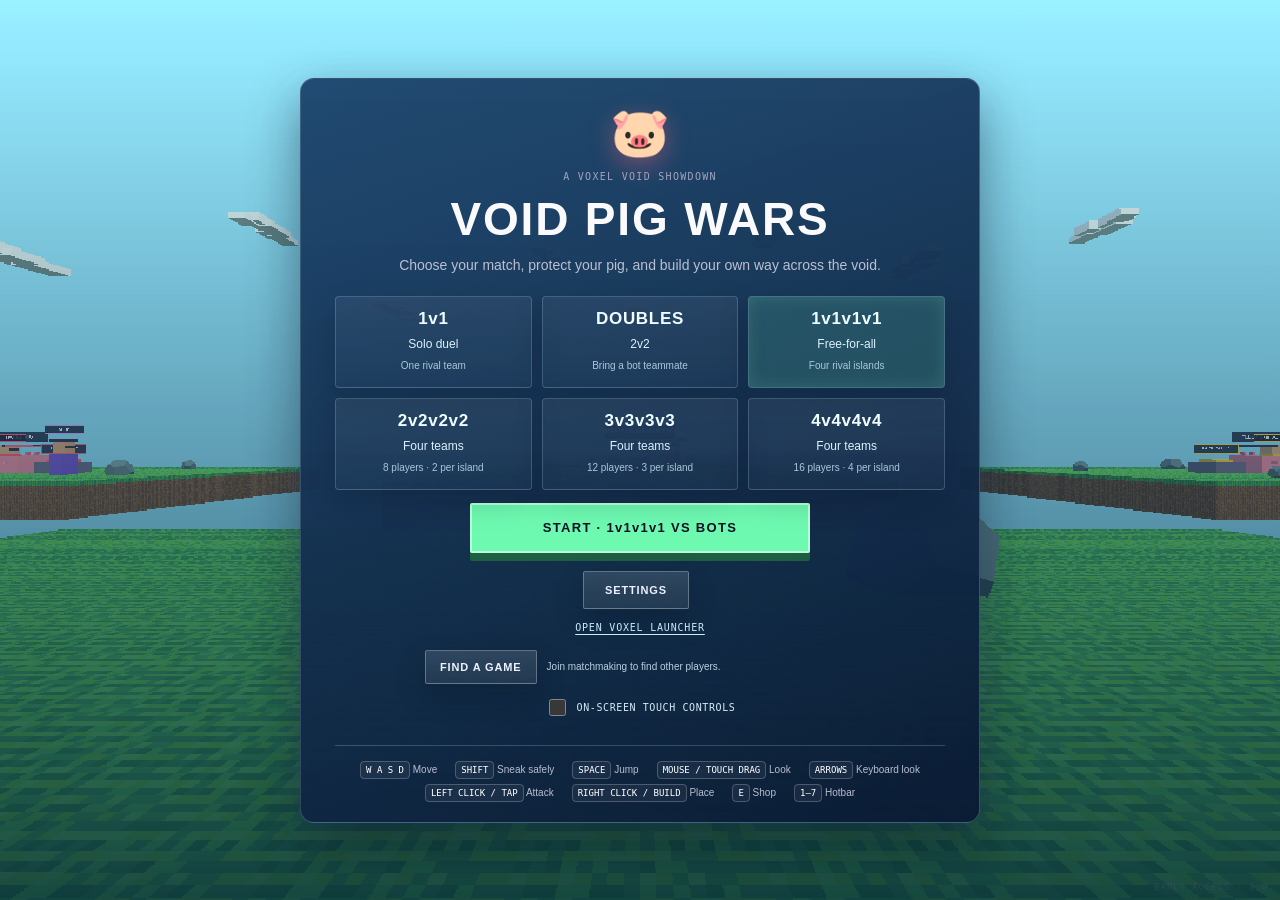
==== commit 2f228b76: "Fix matchmaking and add team modes and animations" ====
--- a/index.html
+++ b/index.html
@@ -72,8 +72,18 @@
             <button class="match-card selected" type="button" data-match-mode="ffa" aria-pressed="true">
               <strong>1v1v1v1</strong><span>Free-for-all</span><small>Four rival islands</small>
             </button>
+            <button class="match-card" type="button" data-match-mode="2v2v2v2" aria-pressed="false">
+              <strong>2v2v2v2</strong><span>Four teams</span><small>8 players · 2 per island</small>
+            </button>
+            <button class="match-card" type="button" data-match-mode="3v3v3v3" aria-pressed="false">
+              <strong>3v3v3v3</strong><span>Four teams</span><small>12 players · 3 per island</small>
+            </button>
+            <button class="match-card" type="button" data-match-mode="4v4v4v4" aria-pressed="false">
+              <strong>4v4v4v4</strong><span>Four teams</span><small>16 players · 4 per island</small>
+            </button>
           </div>
           <button id="start-button" class="primary-button lobby-primary" type="button">START · 1V1V1V1 VS BOTS</button>
+          <button id="return-lobby-button" class="secondary-button hidden" type="button">RETURN TO LOBBY</button>
           <button id="menu-settings-button" class="secondary-button">SETTINGS</button>
           <a class="launcher-entry" href="./launcher.html">OPEN VOXEL LAUNCHER</a>
           <div class="online-controls">
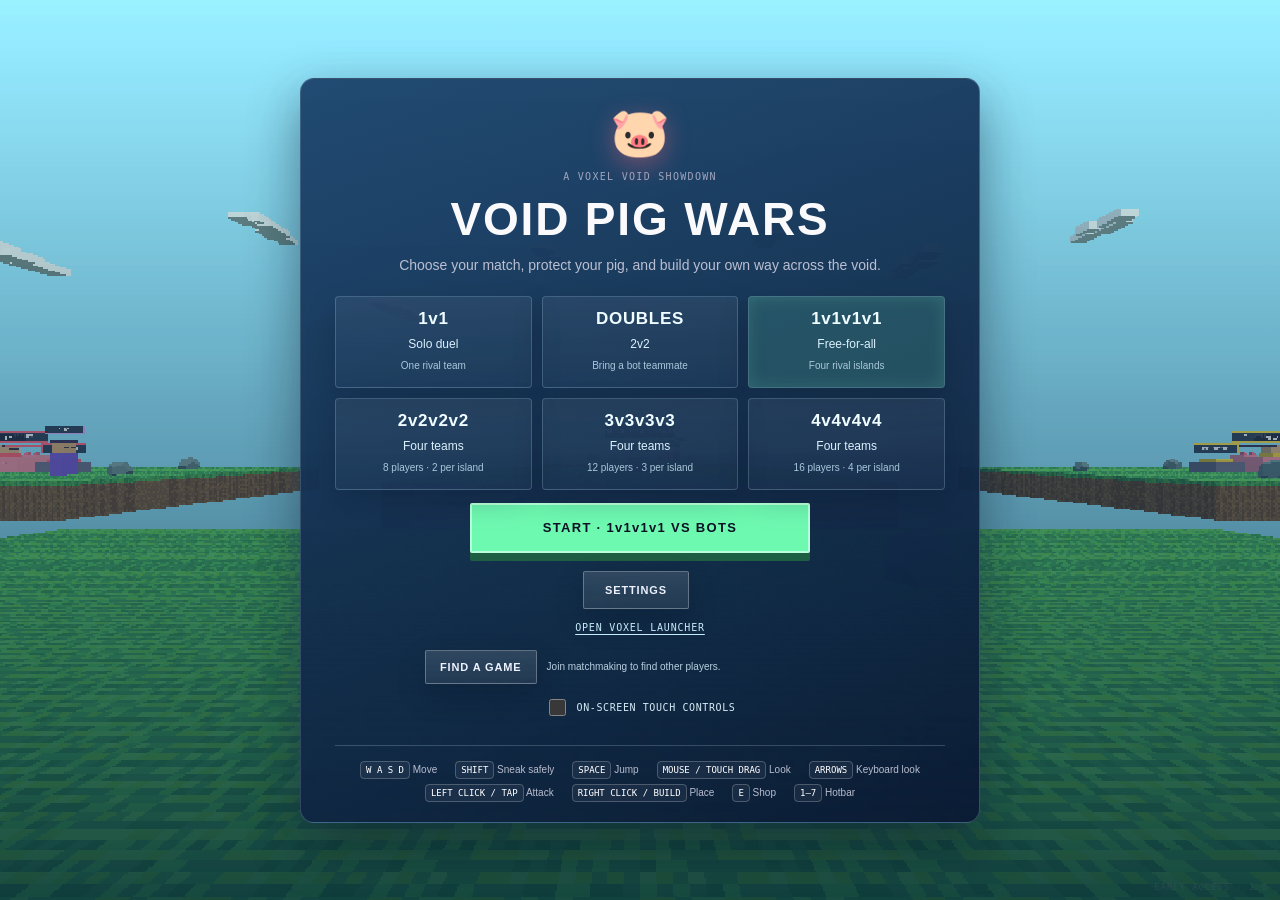
==== commit fb65605b: "Refresh cached game script on Pages" ====
--- a/index.html
+++ b/index.html
@@ -146,6 +146,6 @@
       <div id="version">EARLY ACCESS · 1.0</div>
     </main>
     <script src="./graphics-polish.js" defer></script>
-    <script type="module" src="./game.js"></script>
+    <script type="module" src="./game.js?v=pc-hosted-20261101"></script>
   </body>
 </html>
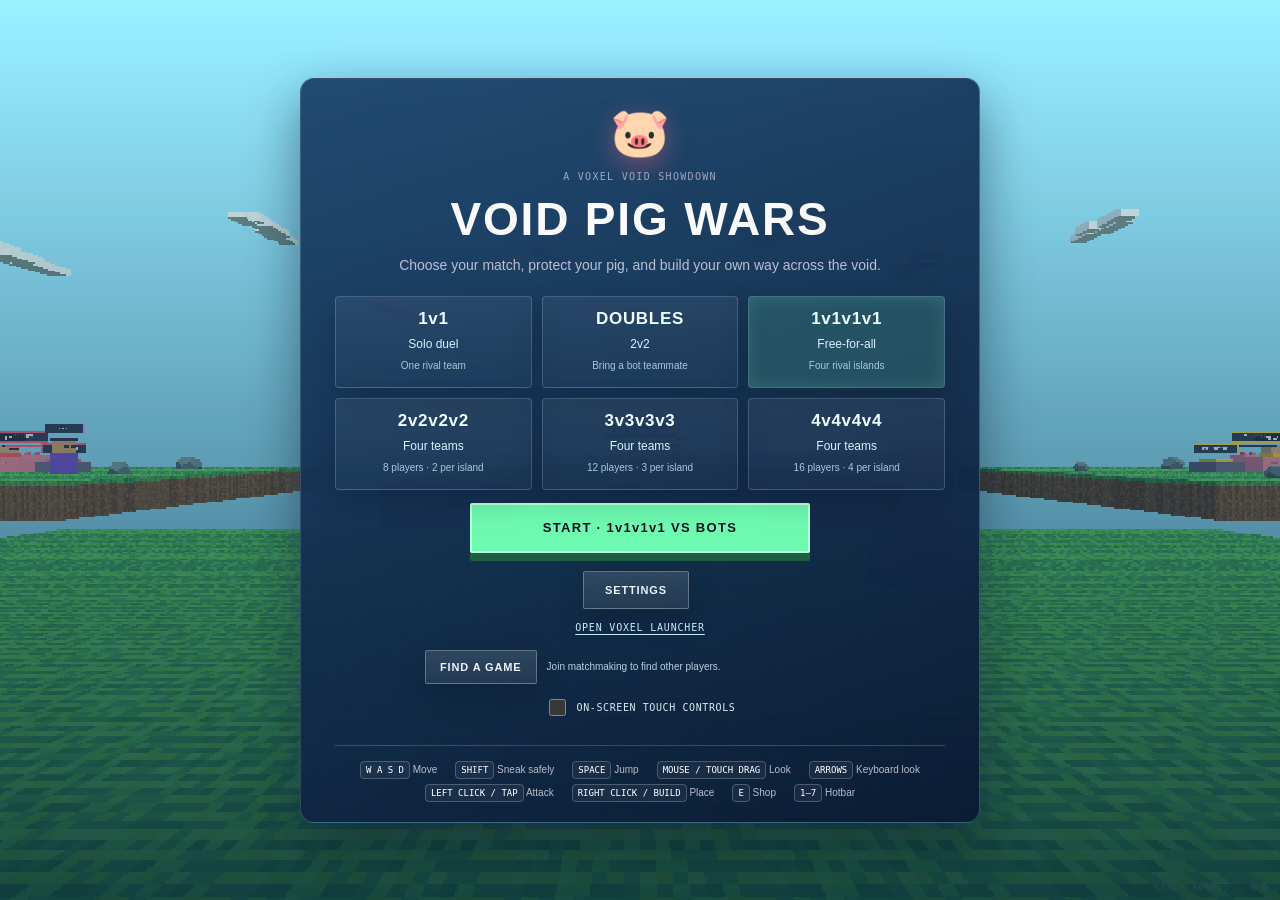
==== commit cce0d69d: "Clarify unconfigured matchmaking state" ====
--- a/index.html
+++ b/index.html
@@ -124,7 +124,7 @@
 
       <div id="toast" class="toast"></div>
       <div id="queue-status" class="queue-status hidden" role="status" aria-live="polite">
-        <strong>FINDING A GAME</strong>
+        <strong id="queue-status-title">FINDING A GAME</strong>
         <span id="queue-status-copy">Connecting to matchmaking…</span>
         <button id="cancel-matchmaking" type="button">CANCEL</button>
       </div>
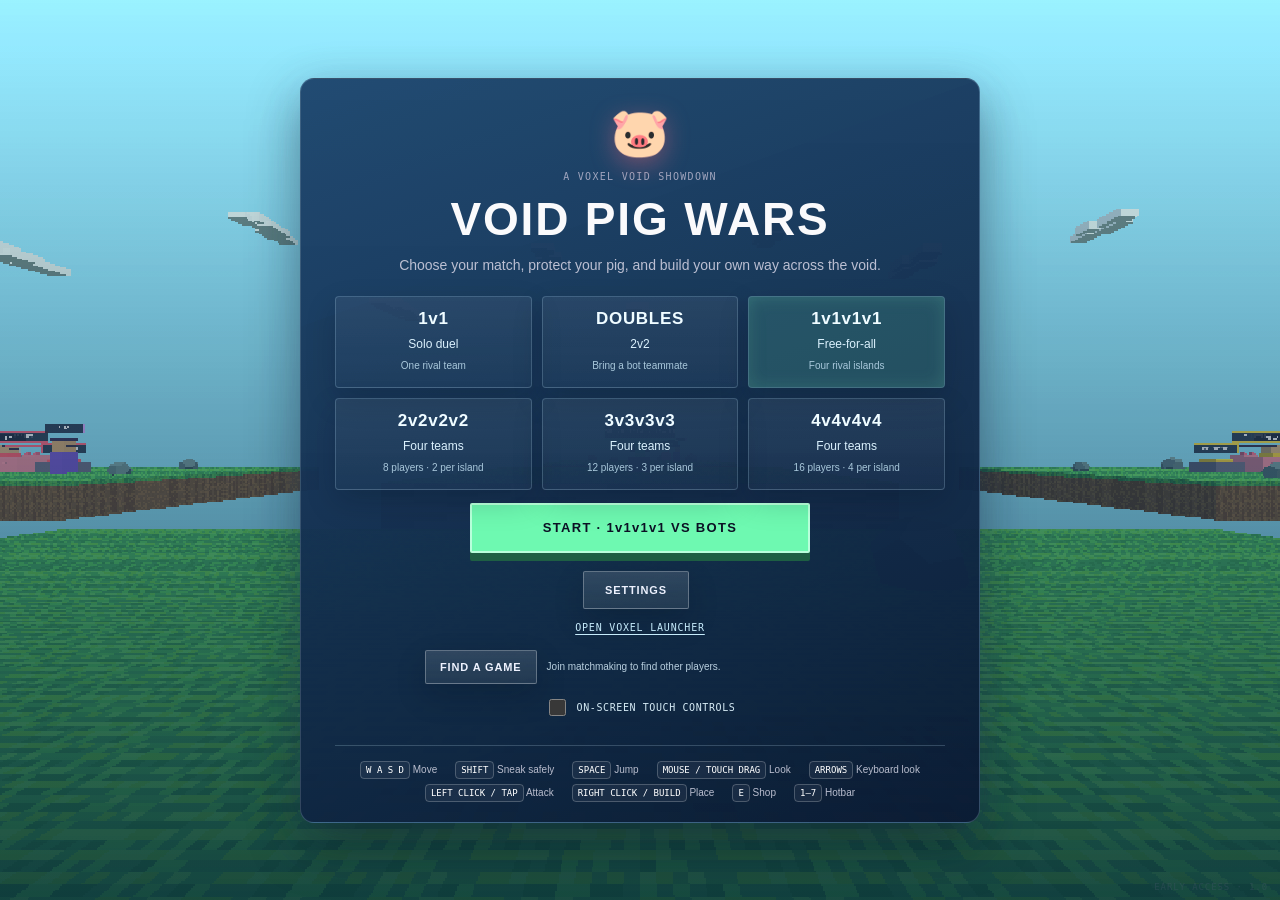
==== commit 62a098dc: "Refresh cached lobby status code" ====
--- a/index.html
+++ b/index.html
@@ -146,6 +146,6 @@
       <div id="version">EARLY ACCESS · 1.0</div>
     </main>
     <script src="./graphics-polish.js" defer></script>
-    <script type="module" src="./game.js?v=pc-hosted-20261101"></script>
+    <script type="module" src="./game.js?v=pc-hosted-20261101-cce0d69"></script>
   </body>
 </html>
